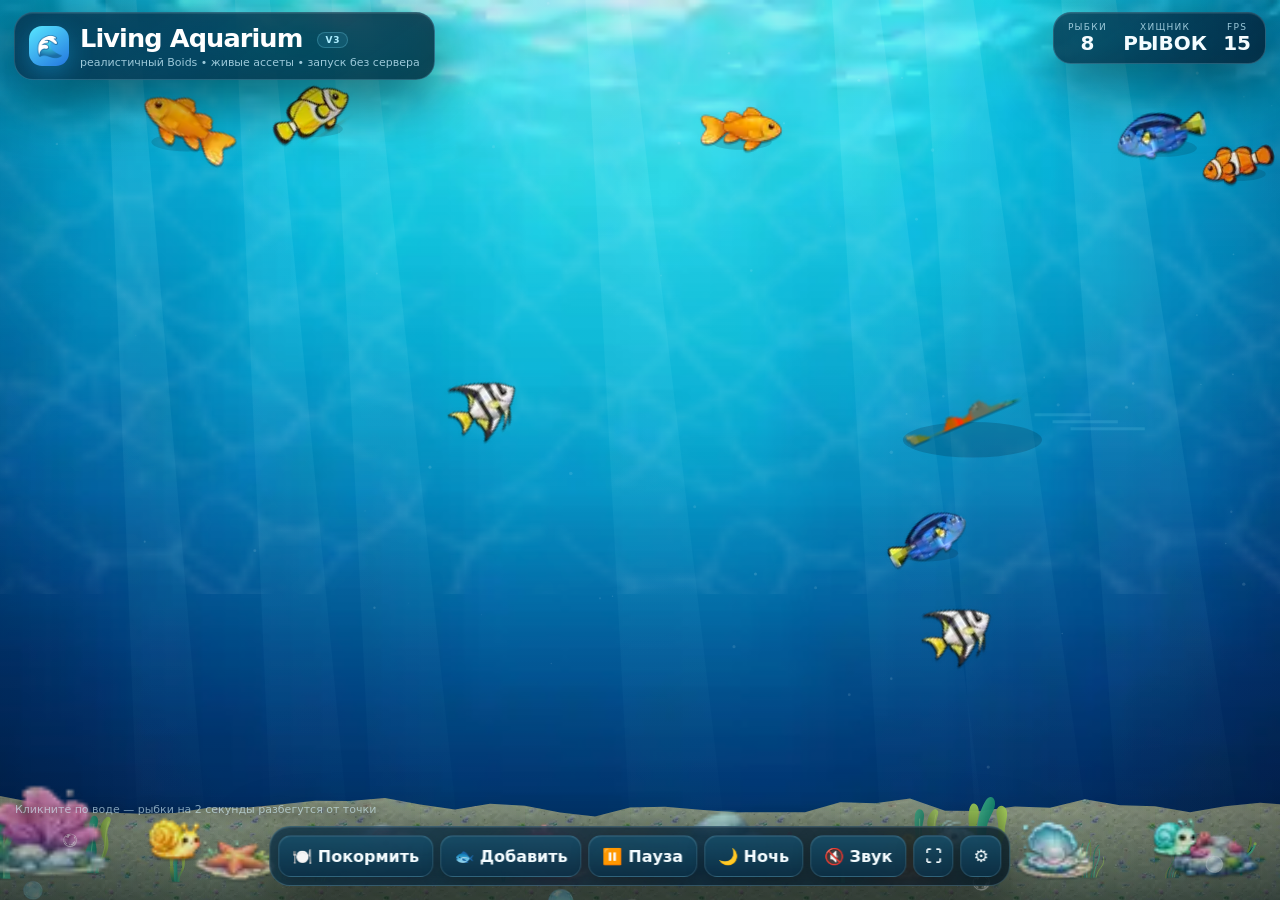
==== index.html @ 8b008622 "Release Living Aquarium V3" ====
<!doctype html>
<html lang="ru">
<head>
<meta charset="utf-8">
<meta name="viewport" content="width=device-width,initial-scale=1,viewport-fit=cover">
<meta name="theme-color" content="#031d35">
<meta name="description" content="Living Aquarium V3 — красивый интерактивный аквариум, который запускается двойным кликом без локального сервера.">
<title>Living Aquarium V3 — Interactive Boids</title>
<link rel="stylesheet" href="styles.css">
</head>
<body>
<canvas id="aquarium" aria-label="Интерактивный симулятор аквариума"></canvas>
<div class="loading" id="loading"><div class="loader-card glass"><span class="loader-fish" id="loaderFish">🐠</span><b id="loaderTitle">Заселяем аквариум</b><span id="loaderMessage">Подготавливаем ассеты…</span><div class="progress"><i id="loaderBar"></i></div><div class="loader-actions"><button id="retryLoad">↻ Повторить</button></div></div></div></div>
<div class="ui">
 <header class="topbar">
  <section class="brand glass"><span class="brand-icon">🌊</span><div><h1>Living Aquarium <span class="version-badge">V3</span></h1><p>реалистичный Boids • живые ассеты • запуск без сервера</p></div></section>
  <section class="stats glass"><div class="stat">Рыбки<b id="fishCount">0</b></div><div class="stat">Хищник<b id="predatorState">охота</b></div><div class="stat">FPS<b id="fps">60</b></div></section>
 </header>
 <div class="toast" id="toast"></div><div class="paused-label glass" id="pausedLabel">⏸️ ПАУЗА</div>
 <aside class="panel glass" id="panel">
  <h2>⚙️ Настройки экосистемы</h2><p class="panel-subtitle">Все параметры автоматически сохраняются в браузере.</p>
  <div class="control"><label>Разделение <output id="sepOut"></output></label><input id="separation" type="range" min="0" max="3" step=".1"></div>
  <div class="control"><label>Выравнивание <output id="aliOut"></output></label><input id="alignment" type="range" min="0" max="3" step=".1"></div>
  <div class="control"><label>Сплочение <output id="cohOut"></output></label><input id="cohesion" type="range" min="0" max="3" step=".1"></div>
  <div class="control"><label>Скорость <output id="speedOut"></output></label><input id="speed" type="range" min=".45" max="1.7" step=".05"></div>
  <div class="control"><label>Пузырьки <output id="bubbleOut"></output></label><input id="bubbleRate" type="range" min=".2" max="2.6" step=".1"></div>
  <div class="control"><label>Громкость <output id="volumeOut"></output></label><input id="volume" type="range" min="0" max="1" step=".05"></div>
  <div class="checks"><label class="check"><input id="sound" type="checkbox"> Звук воды</label><label class="check"><input id="caustics" type="checkbox"> Каустика</label></div>
  <div class="panel-actions"><button id="save">💾 Сохранить</button><button id="reset">↺ Сбросить</button></div><div class="key-help"><kbd>Space</kbd> пауза · <kbd>F</kbd> корм · <kbd>A</kbd> рыбка · <kbd>N</kbd> ночь · <kbd>M</kbd> звук · <kbd>S</kbd> настройки</div>
 </aside>
 <nav class="dock glass" aria-label="Управление аквариумом"><button id="feed">🍽️ Покормить</button><button id="add">🐟 Добавить</button><button id="pause" aria-pressed="false">⏸️ Пауза</button><button id="night" aria-pressed="false">🌙 Ночь</button><button id="soundBtn" aria-pressed="false">🔇 Звук</button><button id="fullscreen" class="icon-only" title="Полный экран" aria-label="Полный экран">⛶</button><button id="settings" class="settings-button" aria-pressed="false" aria-label="Настройки">⚙️</button></nav>
 <div class="hint">Кликните по воде — рыбки на 2 секунды разбегутся от точки</div><div class="local-badge" id="localBadge">✅ Локальный режим: сервер не требуется</div>
</div>
<script src="assets/manifest.js"></script>
<script src="app.js"></script>
</body>
</html>
---- styles.css ----
:root{color-scheme:dark;--glass:rgba(2,20,37,.7);--glass-strong:rgba(3,25,45,.9);--line:rgba(170,235,255,.2);--text:#f4fcff;--muted:#9dc9da;--accent:#68dcff;--danger:#ff7488}*{box-sizing:border-box}html,body{width:100%;height:100%;margin:0;overflow:hidden;background:#020914;font-family:Inter,ui-sans-serif,system-ui,-apple-system,"Segoe UI",sans-serif}button,input{font:inherit}canvas{position:fixed;inset:0;width:100%;height:100%;display:block;touch-action:none;cursor:crosshair}.ui{position:fixed;inset:0;z-index:5;pointer-events:none}.topbar{display:flex;align-items:flex-start;justify-content:space-between;gap:12px;padding:max(12px,env(safe-area-inset-top)) 14px 0}.glass{pointer-events:auto;background:linear-gradient(145deg,rgba(8,45,70,.78),rgba(2,17,34,.75));border:1px solid var(--line);box-shadow:0 18px 60px #0008,inset 0 1px rgba(255,255,255,.08);backdrop-filter:blur(18px) saturate(140%);-webkit-backdrop-filter:blur(18px) saturate(140%)}.brand{display:flex;align-items:center;gap:11px;padding:10px 14px;border-radius:19px}.brand-icon{display:grid;place-items:center;width:40px;height:40px;border-radius:13px;background:linear-gradient(145deg,#58e7ff,#2376df);box-shadow:0 8px 25px #1cb8ff55;font-size:22px}.brand h1{font-size:clamp(17px,2vw,26px);letter-spacing:-.035em;margin:0}.brand p{margin:3px 0 0;color:var(--muted);font-size:11px}.stats{display:flex;gap:16px;padding:9px 14px;border-radius:18px}.stat{text-align:center;color:var(--muted);font-size:9px;text-transform:uppercase;letter-spacing:.14em}.stat b{display:block;margin-top:1px;color:var(--text);font-size:20px;line-height:1.05;letter-spacing:0}.dock{position:absolute;left:50%;bottom:max(14px,env(safe-area-inset-bottom));transform:translateX(-50%);display:flex;gap:7px;max-width:calc(100vw - 20px);padding:8px;border-radius:21px;overflow-x:auto;scrollbar-width:none;pointer-events:auto}.dock::-webkit-scrollbar{display:none}.dock button,.panel button{border:1px solid rgba(180,237,255,.16);border-radius:13px;background:linear-gradient(180deg,rgba(23,78,105,.88),rgba(11,48,71,.86));box-shadow:inset 0 1px rgba(255,255,255,.08),0 6px 18px #0004;color:var(--text);font-weight:750;padding:10px 13px;white-space:nowrap;cursor:pointer;transition:transform .18s,background .18s,border-color .18s}.dock button:hover,.panel button:hover{transform:translateY(-2px);border-color:rgba(170,235,255,.38);background:linear-gradient(180deg,rgba(33,104,137,.94),rgba(15,63,91,.94))}.dock button:active,.panel button:active{transform:translateY(0) scale(.97)}.dock button[aria-pressed=true]{background:linear-gradient(180deg,#1f91bd,#155d83);border-color:#8ce9ff77}.settings-button{font-size:17px;padding-inline:12px!important}.panel{position:absolute;right:14px;top:100px;width:min(320px,calc(100vw - 28px));max-height:calc(100vh - 190px);overflow:auto;padding:15px;border-radius:21px;pointer-events:auto;opacity:0;transform:translateX(calc(100% + 28px)) scale(.98);transition:opacity .25s,transform .25s}.panel.open{opacity:1;transform:none}.panel h2{margin:0 0 4px;font-size:16px}.panel-subtitle{margin:0 0 13px;color:var(--muted);font-size:11px}.control{margin:11px 0}.control label{display:flex;justify-content:space-between;gap:12px;margin-bottom:5px;color:var(--muted);font-size:12px}.control output{color:var(--text);font-variant-numeric:tabular-nums}.control input[type=range]{display:block;width:100%;accent-color:var(--accent)}.checks{display:grid;grid-template-columns:1fr 1fr;gap:8px;margin-top:11px}.check{display:flex;align-items:center;gap:7px;color:var(--muted);font-size:12px}.panel-actions{display:flex;gap:8px;margin-top:14px}.panel-actions button{flex:1;padding:9px 10px;font-size:12px}.toast{position:absolute;left:50%;top:92px;max-width:min(520px,calc(100vw - 30px));padding:9px 14px;border:1px solid var(--line);border-radius:999px;background:var(--glass-strong);box-shadow:0 12px 35px #0008;color:var(--text);font-size:12px;text-align:center;opacity:0;transform:translate(-50%,-10px);transition:.22s;pointer-events:none}.toast.show{opacity:1;transform:translate(-50%,0)}.hint{position:absolute;left:15px;bottom:84px;color:#d7f5ff99;font-size:11px;text-shadow:0 2px 12px #000}.loading{position:fixed;inset:0;z-index:20;display:grid;place-items:center;background:radial-gradient(circle at 50% 35%,#0b5570,#02101f 62%,#010711);transition:opacity .5s,visibility .5s}.loading.done{opacity:0;visibility:hidden}.loader-card{text-align:center;padding:24px 30px;border-radius:24px}.loader-fish{display:block;font-size:46px;animation:swim 1.6s ease-in-out infinite}.loader-card b{display:block;margin-top:8px;font-size:18px}.loader-card span{display:block;margin-top:4px;color:var(--muted);font-size:12px}.progress{width:210px;height:5px;margin-top:16px;overflow:hidden;border-radius:999px;background:#ffffff18}.progress i{display:block;width:35%;height:100%;border-radius:inherit;background:linear-gradient(90deg,#42d9ff,#a4f4ff);animation:progress 1.2s ease-in-out infinite}@keyframes swim{50%{transform:translateX(18px) rotate(3deg)}}@keyframes progress{0%{transform:translateX(-120%)}100%{transform:translateX(330%)}}@media(max-width:700px){.topbar{padding-inline:9px}.brand{padding:8px 10px}.brand-icon{width:34px;height:34px;font-size:18px}.brand p{display:none}.brand h1{font-size:16px}.stats{gap:8px;padding:8px 9px}.stat{font-size:7px}.stat b{font-size:16px}.dock{left:10px;right:10px;transform:none;justify-content:flex-start}.dock button{padding:9px 11px;font-size:12px}.panel{top:76px;right:9px;max-height:calc(100vh - 150px)}.hint{display:none}.toast{top:72px}}@media(max-height:560px){.brand p,.hint{display:none}.panel{top:72px;max-height:calc(100vh - 140px)}}@media(prefers-reduced-motion:reduce){*{animation:none!important;transition:none!important}}

.version-badge{display:inline-flex;align-items:center;margin-left:7px;padding:2px 7px;border:1px solid rgba(133,232,255,.24);border-radius:999px;background:rgba(88,207,255,.1);color:#aeeeff;font-size:9px;font-weight:800;letter-spacing:.08em;vertical-align:middle}.local-badge{position:absolute;right:14px;bottom:82px;padding:7px 10px;border:1px solid rgba(137,235,255,.18);border-radius:12px;background:rgba(3,25,45,.78);color:#a9d9e8;font-size:10px;box-shadow:0 8px 25px #0005;opacity:0;transform:translateY(8px);transition:.25s}.local-badge.show{opacity:1;transform:none}.loading.error .progress{display:none}.loading.error .loader-fish{animation:none}.loader-actions{display:none;gap:8px;justify-content:center;margin-top:16px}.loading.error .loader-actions{display:flex}.loader-actions button{border:1px solid rgba(180,237,255,.22);border-radius:11px;background:rgba(20,73,99,.92);color:#f4fcff;padding:9px 12px;font-weight:750;cursor:pointer}.loader-actions button:hover{background:rgba(30,102,132,.96)}.progress i{transition:width .18s ease,transform .18s ease;animation:none;transform:none;width:0}.paused-label{position:absolute;left:50%;top:50%;transform:translate(-50%,-50%) scale(.95);padding:13px 18px;border:1px solid rgba(180,237,255,.2);border-radius:16px;background:rgba(2,17,34,.75);box-shadow:0 18px 55px #0008;color:#f4fcff;font-weight:800;letter-spacing:.04em;opacity:0;transition:.2s;pointer-events:none}.paused-label.show{opacity:1;transform:translate(-50%,-50%) scale(1)}.key-help{margin-top:12px;padding-top:10px;border-top:1px solid rgba(180,237,255,.12);color:var(--muted);font-size:10px;line-height:1.55}.key-help kbd{display:inline-block;min-width:20px;padding:1px 5px;border:1px solid rgba(180,237,255,.18);border-radius:5px;background:rgba(255,255,255,.06);color:var(--text);text-align:center;font-size:9px}.dock button.icon-only{font-size:16px;padding-inline:11px}.loading .loader-card{max-width:min(420px,calc(100vw - 30px))}@media(max-width:700px){.local-badge{display:none}.dock button.icon-only{padding-inline:10px}.version-badge{font-size:8px}}
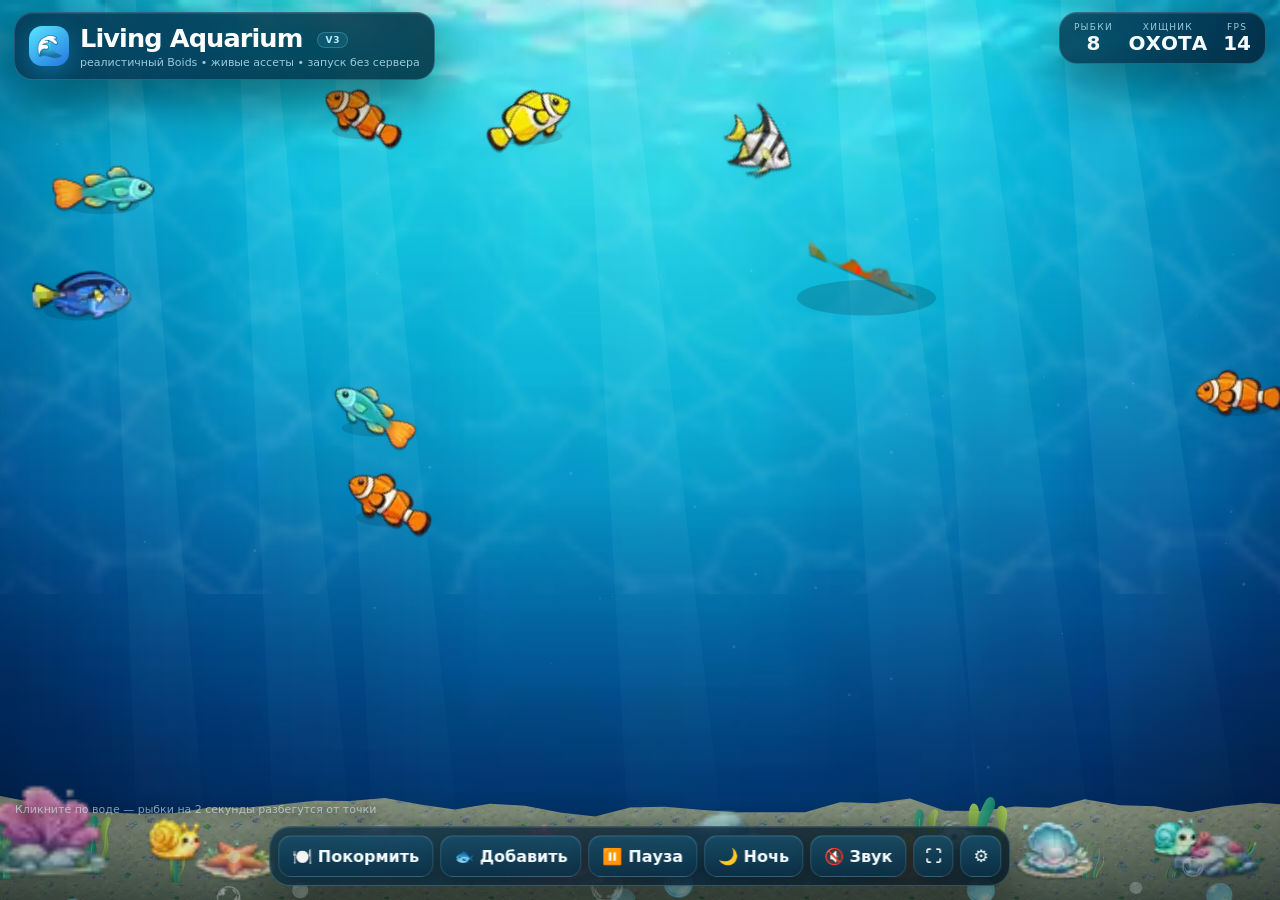
==== commit 03a42df1: "Fix V3 loading overlay markup" ====
--- a/index.html
+++ b/index.html
@@ -10,13 +10,22 @@
 </head>
 <body>
 <canvas id="aquarium" aria-label="Интерактивный симулятор аквариума"></canvas>
-<div class="loading" id="loading"><div class="loader-card glass"><span class="loader-fish" id="loaderFish">🐠</span><b id="loaderTitle">Заселяем аквариум</b><span id="loaderMessage">Подготавливаем ассеты…</span><div class="progress"><i id="loaderBar"></i></div><div class="loader-actions"><button id="retryLoad">↻ Повторить</button></div></div></div></div>
+<div class="loading" id="loading">
+ <div class="loader-card glass">
+  <span class="loader-fish" id="loaderFish">🐠</span>
+  <b id="loaderTitle">Заселяем аквариум</b>
+  <span id="loaderMessage">Подготавливаем ассеты…</span>
+  <div class="progress"><i id="loaderBar"></i></div>
+  <div class="loader-actions"><button id="retryLoad">↻ Повторить</button></div>
+ </div>
+</div>
 <div class="ui">
  <header class="topbar">
   <section class="brand glass"><span class="brand-icon">🌊</span><div><h1>Living Aquarium <span class="version-badge">V3</span></h1><p>реалистичный Boids • живые ассеты • запуск без сервера</p></div></section>
   <section class="stats glass"><div class="stat">Рыбки<b id="fishCount">0</b></div><div class="stat">Хищник<b id="predatorState">охота</b></div><div class="stat">FPS<b id="fps">60</b></div></section>
  </header>
- <div class="toast" id="toast"></div><div class="paused-label glass" id="pausedLabel">⏸️ ПАУЗА</div>
+ <div class="toast" id="toast"></div>
+ <div class="paused-label glass" id="pausedLabel">⏸️ ПАУЗА</div>
  <aside class="panel glass" id="panel">
   <h2>⚙️ Настройки экосистемы</h2><p class="panel-subtitle">Все параметры автоматически сохраняются в браузере.</p>
   <div class="control"><label>Разделение <output id="sepOut"></output></label><input id="separation" type="range" min="0" max="3" step=".1"></div>
@@ -26,10 +35,14 @@
   <div class="control"><label>Пузырьки <output id="bubbleOut"></output></label><input id="bubbleRate" type="range" min=".2" max="2.6" step=".1"></div>
   <div class="control"><label>Громкость <output id="volumeOut"></output></label><input id="volume" type="range" min="0" max="1" step=".05"></div>
   <div class="checks"><label class="check"><input id="sound" type="checkbox"> Звук воды</label><label class="check"><input id="caustics" type="checkbox"> Каустика</label></div>
-  <div class="panel-actions"><button id="save">💾 Сохранить</button><button id="reset">↺ Сбросить</button></div><div class="key-help"><kbd>Space</kbd> пауза · <kbd>F</kbd> корм · <kbd>A</kbd> рыбка · <kbd>N</kbd> ночь · <kbd>M</kbd> звук · <kbd>S</kbd> настройки</div>
+  <div class="panel-actions"><button id="save">💾 Сохранить</button><button id="reset">↺ Сбросить</button></div>
+  <div class="key-help"><kbd>Space</kbd> пауза · <kbd>F</kbd> корм · <kbd>A</kbd> рыбка · <kbd>N</kbd> ночь · <kbd>M</kbd> звук · <kbd>S</kbd> настройки</div>
  </aside>
- <nav class="dock glass" aria-label="Управление аквариумом"><button id="feed">🍽️ Покормить</button><button id="add">🐟 Добавить</button><button id="pause" aria-pressed="false">⏸️ Пауза</button><button id="night" aria-pressed="false">🌙 Ночь</button><button id="soundBtn" aria-pressed="false">🔇 Звук</button><button id="fullscreen" class="icon-only" title="Полный экран" aria-label="Полный экран">⛶</button><button id="settings" class="settings-button" aria-pressed="false" aria-label="Настройки">⚙️</button></nav>
- <div class="hint">Кликните по воде — рыбки на 2 секунды разбегутся от точки</div><div class="local-badge" id="localBadge">✅ Локальный режим: сервер не требуется</div>
+ <nav class="dock glass" aria-label="Управление аквариумом">
+  <button id="feed">🍽️ Покормить</button><button id="add">🐟 Добавить</button><button id="pause" aria-pressed="false">⏸️ Пауза</button><button id="night" aria-pressed="false">🌙 Ночь</button><button id="soundBtn" aria-pressed="false">🔇 Звук</button><button id="fullscreen" class="icon-only" title="Полный экран" aria-label="Полный экран">⛶</button><button id="settings" class="settings-button" aria-pressed="false" aria-label="Настройки">⚙️</button>
+ </nav>
+ <div class="hint">Кликните по воде — рыбки на 2 секунды разбегутся от точки</div>
+ <div class="local-badge" id="localBadge">✅ Локальный режим: сервер не требуется</div>
 </div>
 <script src="assets/manifest.js"></script>
 <script src="app.js"></script>
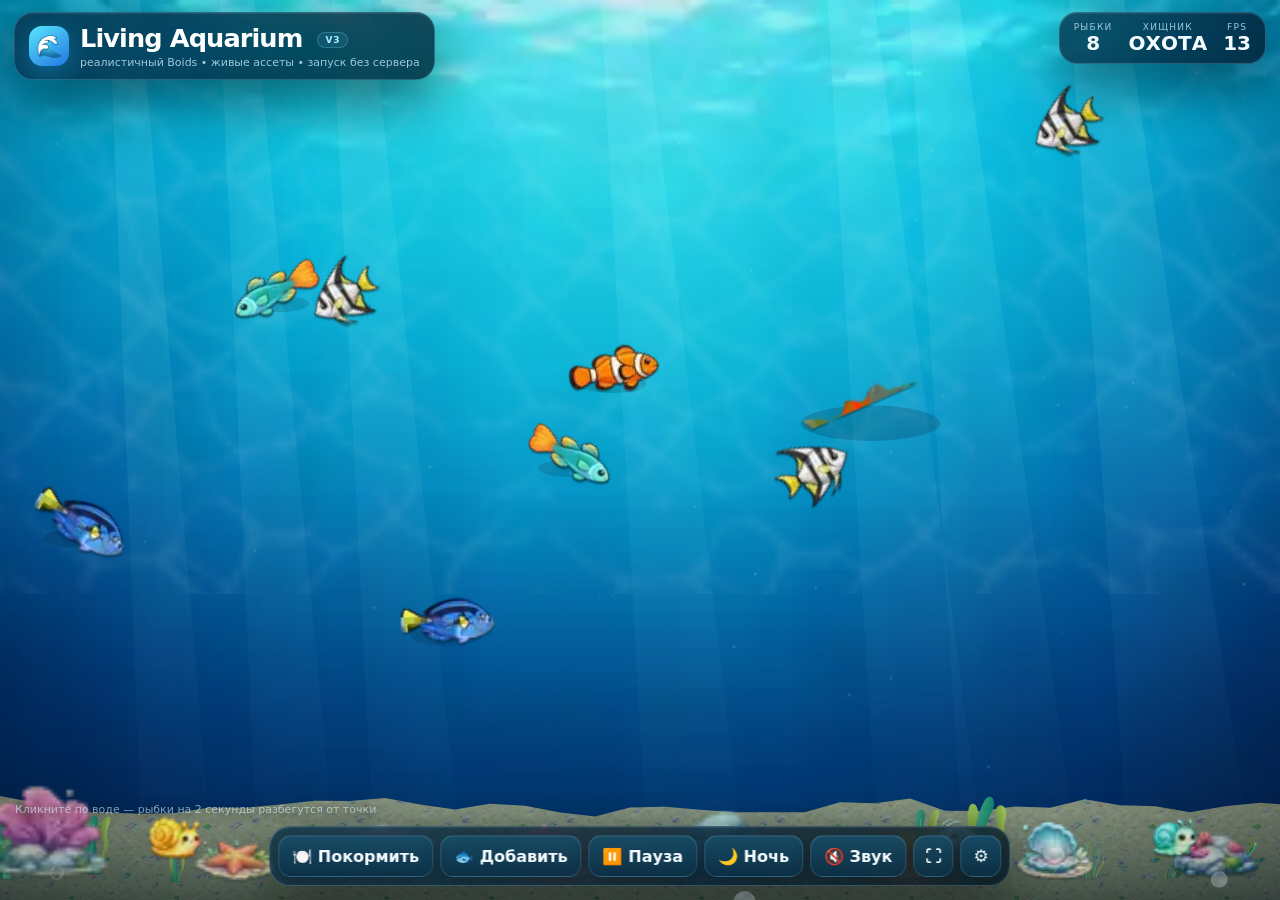
==== commit b94aae5f: "Release Living Aquarium V3" ====
--- a/index.html
+++ b/index.html
@@ -10,22 +10,13 @@
 </head>
 <body>
 <canvas id="aquarium" aria-label="Интерактивный симулятор аквариума"></canvas>
-<div class="loading" id="loading">
- <div class="loader-card glass">
-  <span class="loader-fish" id="loaderFish">🐠</span>
-  <b id="loaderTitle">Заселяем аквариум</b>
-  <span id="loaderMessage">Подготавливаем ассеты…</span>
-  <div class="progress"><i id="loaderBar"></i></div>
-  <div class="loader-actions"><button id="retryLoad">↻ Повторить</button></div>
- </div>
-</div>
+<div class="loading" id="loading"><div class="loader-card glass"><span class="loader-fish" id="loaderFish">🐠</span><b id="loaderTitle">Заселяем аквариум</b><span id="loaderMessage">Подготавливаем ассеты…</span><div class="progress"><i id="loaderBar"></i></div><div class="loader-actions"><button id="retryLoad">↻ Повторить</button></div></div></div></div>
 <div class="ui">
  <header class="topbar">
   <section class="brand glass"><span class="brand-icon">🌊</span><div><h1>Living Aquarium <span class="version-badge">V3</span></h1><p>реалистичный Boids • живые ассеты • запуск без сервера</p></div></section>
   <section class="stats glass"><div class="stat">Рыбки<b id="fishCount">0</b></div><div class="stat">Хищник<b id="predatorState">охота</b></div><div class="stat">FPS<b id="fps">60</b></div></section>
  </header>
- <div class="toast" id="toast"></div>
- <div class="paused-label glass" id="pausedLabel">⏸️ ПАУЗА</div>
+ <div class="toast" id="toast"></div><div class="paused-label glass" id="pausedLabel">⏸️ ПАУЗА</div>
  <aside class="panel glass" id="panel">
   <h2>⚙️ Настройки экосистемы</h2><p class="panel-subtitle">Все параметры автоматически сохраняются в браузере.</p>
   <div class="control"><label>Разделение <output id="sepOut"></output></label><input id="separation" type="range" min="0" max="3" step=".1"></div>
@@ -35,14 +26,10 @@
   <div class="control"><label>Пузырьки <output id="bubbleOut"></output></label><input id="bubbleRate" type="range" min=".2" max="2.6" step=".1"></div>
   <div class="control"><label>Громкость <output id="volumeOut"></output></label><input id="volume" type="range" min="0" max="1" step=".05"></div>
   <div class="checks"><label class="check"><input id="sound" type="checkbox"> Звук воды</label><label class="check"><input id="caustics" type="checkbox"> Каустика</label></div>
-  <div class="panel-actions"><button id="save">💾 Сохранить</button><button id="reset">↺ Сбросить</button></div>
-  <div class="key-help"><kbd>Space</kbd> пауза · <kbd>F</kbd> корм · <kbd>A</kbd> рыбка · <kbd>N</kbd> ночь · <kbd>M</kbd> звук · <kbd>S</kbd> настройки</div>
+  <div class="panel-actions"><button id="save">💾 Сохранить</button><button id="reset">↺ Сбросить</button></div><div class="key-help"><kbd>Space</kbd> пауза · <kbd>F</kbd> корм · <kbd>A</kbd> рыбка · <kbd>N</kbd> ночь · <kbd>M</kbd> звук · <kbd>S</kbd> настройки</div>
  </aside>
- <nav class="dock glass" aria-label="Управление аквариумом">
-  <button id="feed">🍽️ Покормить</button><button id="add">🐟 Добавить</button><button id="pause" aria-pressed="false">⏸️ Пауза</button><button id="night" aria-pressed="false">🌙 Ночь</button><button id="soundBtn" aria-pressed="false">🔇 Звук</button><button id="fullscreen" class="icon-only" title="Полный экран" aria-label="Полный экран">⛶</button><button id="settings" class="settings-button" aria-pressed="false" aria-label="Настройки">⚙️</button>
- </nav>
- <div class="hint">Кликните по воде — рыбки на 2 секунды разбегутся от точки</div>
- <div class="local-badge" id="localBadge">✅ Локальный режим: сервер не требуется</div>
+ <nav class="dock glass" aria-label="Управление аквариумом"><button id="feed">🍽️ Покормить</button><button id="add">🐟 Добавить</button><button id="pause" aria-pressed="false">⏸️ Пауза</button><button id="night" aria-pressed="false">🌙 Ночь</button><button id="soundBtn" aria-pressed="false">🔇 Звук</button><button id="fullscreen" class="icon-only" title="Полный экран" aria-label="Полный экран">⛶</button><button id="settings" class="settings-button" aria-pressed="false" aria-label="Настройки">⚙️</button></nav>
+ <div class="hint">Кликните по воде — рыбки на 2 секунды разбегутся от точки</div><div class="local-badge" id="localBadge">✅ Локальный режим: сервер не требуется</div>
 </div>
 <script src="assets/manifest.js"></script>
 <script src="app.js"></script>
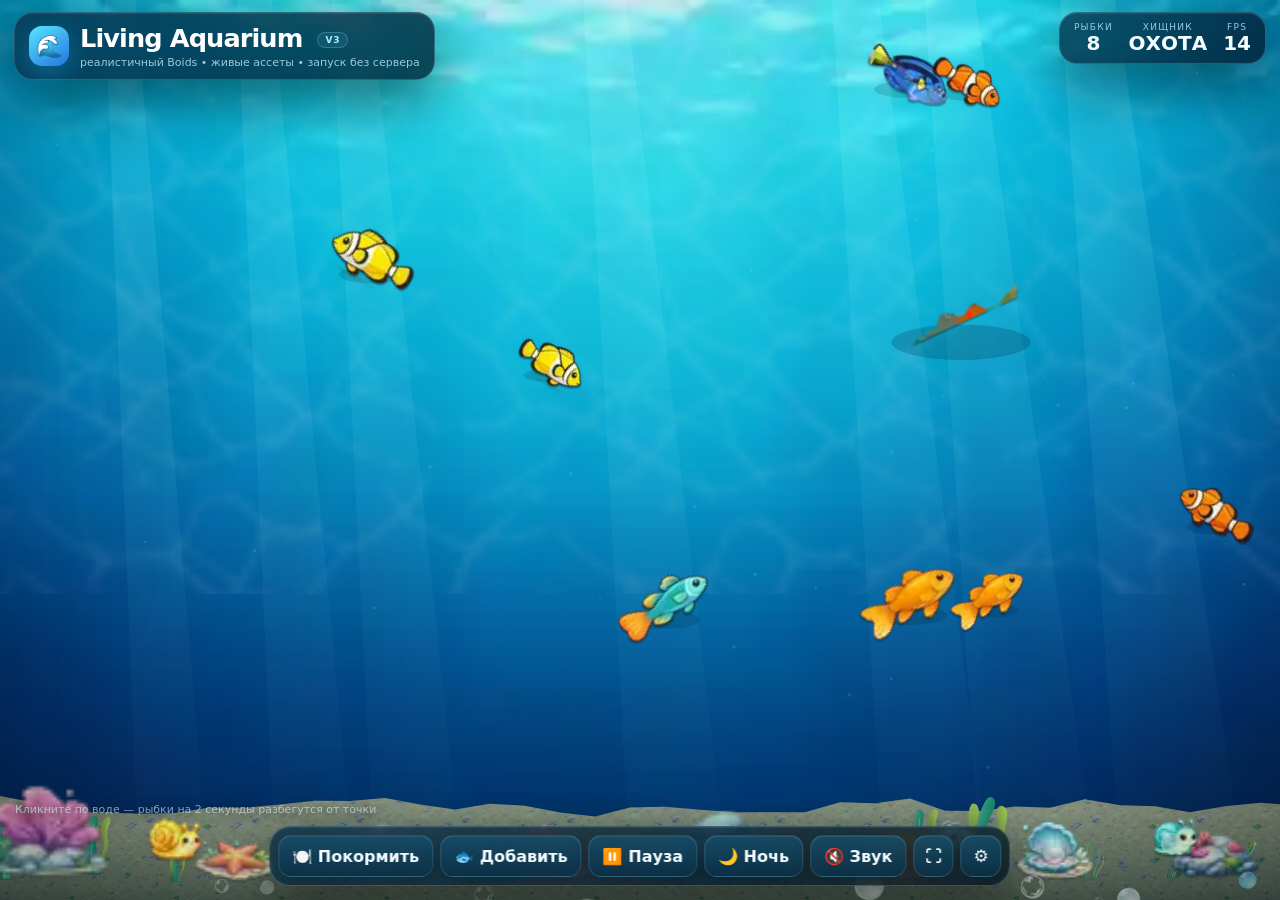
==== commit e018627f: "Fix final V3 loading overlay markup" ====
--- a/index.html
+++ b/index.html
@@ -10,13 +10,22 @@
 </head>
 <body>
 <canvas id="aquarium" aria-label="Интерактивный симулятор аквариума"></canvas>
-<div class="loading" id="loading"><div class="loader-card glass"><span class="loader-fish" id="loaderFish">🐠</span><b id="loaderTitle">Заселяем аквариум</b><span id="loaderMessage">Подготавливаем ассеты…</span><div class="progress"><i id="loaderBar"></i></div><div class="loader-actions"><button id="retryLoad">↻ Повторить</button></div></div></div></div>
+<div class="loading" id="loading">
+ <div class="loader-card glass">
+  <span class="loader-fish" id="loaderFish">🐠</span>
+  <b id="loaderTitle">Заселяем аквариум</b>
+  <span id="loaderMessage">Подготавливаем ассеты…</span>
+  <div class="progress"><i id="loaderBar"></i></div>
+  <div class="loader-actions"><button id="retryLoad">↻ Повторить</button></div>
+ </div>
+</div>
 <div class="ui">
  <header class="topbar">
   <section class="brand glass"><span class="brand-icon">🌊</span><div><h1>Living Aquarium <span class="version-badge">V3</span></h1><p>реалистичный Boids • живые ассеты • запуск без сервера</p></div></section>
   <section class="stats glass"><div class="stat">Рыбки<b id="fishCount">0</b></div><div class="stat">Хищник<b id="predatorState">охота</b></div><div class="stat">FPS<b id="fps">60</b></div></section>
  </header>
- <div class="toast" id="toast"></div><div class="paused-label glass" id="pausedLabel">⏸️ ПАУЗА</div>
+ <div class="toast" id="toast"></div>
+ <div class="paused-label glass" id="pausedLabel">⏸️ ПАУЗА</div>
  <aside class="panel glass" id="panel">
   <h2>⚙️ Настройки экосистемы</h2><p class="panel-subtitle">Все параметры автоматически сохраняются в браузере.</p>
   <div class="control"><label>Разделение <output id="sepOut"></output></label><input id="separation" type="range" min="0" max="3" step=".1"></div>
@@ -26,10 +35,14 @@
   <div class="control"><label>Пузырьки <output id="bubbleOut"></output></label><input id="bubbleRate" type="range" min=".2" max="2.6" step=".1"></div>
   <div class="control"><label>Громкость <output id="volumeOut"></output></label><input id="volume" type="range" min="0" max="1" step=".05"></div>
   <div class="checks"><label class="check"><input id="sound" type="checkbox"> Звук воды</label><label class="check"><input id="caustics" type="checkbox"> Каустика</label></div>
-  <div class="panel-actions"><button id="save">💾 Сохранить</button><button id="reset">↺ Сбросить</button></div><div class="key-help"><kbd>Space</kbd> пауза · <kbd>F</kbd> корм · <kbd>A</kbd> рыбка · <kbd>N</kbd> ночь · <kbd>M</kbd> звук · <kbd>S</kbd> настройки</div>
+  <div class="panel-actions"><button id="save">💾 Сохранить</button><button id="reset">↺ Сбросить</button></div>
+  <div class="key-help"><kbd>Space</kbd> пауза · <kbd>F</kbd> корм · <kbd>A</kbd> рыбка · <kbd>N</kbd> ночь · <kbd>M</kbd> звук · <kbd>S</kbd> настройки</div>
  </aside>
- <nav class="dock glass" aria-label="Управление аквариумом"><button id="feed">🍽️ Покормить</button><button id="add">🐟 Добавить</button><button id="pause" aria-pressed="false">⏸️ Пауза</button><button id="night" aria-pressed="false">🌙 Ночь</button><button id="soundBtn" aria-pressed="false">🔇 Звук</button><button id="fullscreen" class="icon-only" title="Полный экран" aria-label="Полный экран">⛶</button><button id="settings" class="settings-button" aria-pressed="false" aria-label="Настройки">⚙️</button></nav>
- <div class="hint">Кликните по воде — рыбки на 2 секунды разбегутся от точки</div><div class="local-badge" id="localBadge">✅ Локальный режим: сервер не требуется</div>
+ <nav class="dock glass" aria-label="Управление аквариумом">
+  <button id="feed">🍽️ Покормить</button><button id="add">🐟 Добавить</button><button id="pause" aria-pressed="false">⏸️ Пауза</button><button id="night" aria-pressed="false">🌙 Ночь</button><button id="soundBtn" aria-pressed="false">🔇 Звук</button><button id="fullscreen" class="icon-only" title="Полный экран" aria-label="Полный экран">⛶</button><button id="settings" class="settings-button" aria-pressed="false" aria-label="Настройки">⚙️</button>
+ </nav>
+ <div class="hint">Кликните по воде — рыбки на 2 секунды разбегутся от точки</div>
+ <div class="local-badge" id="localBadge">✅ Локальный режим: сервер не требуется</div>
 </div>
 <script src="assets/manifest.js"></script>
 <script src="app.js"></script>
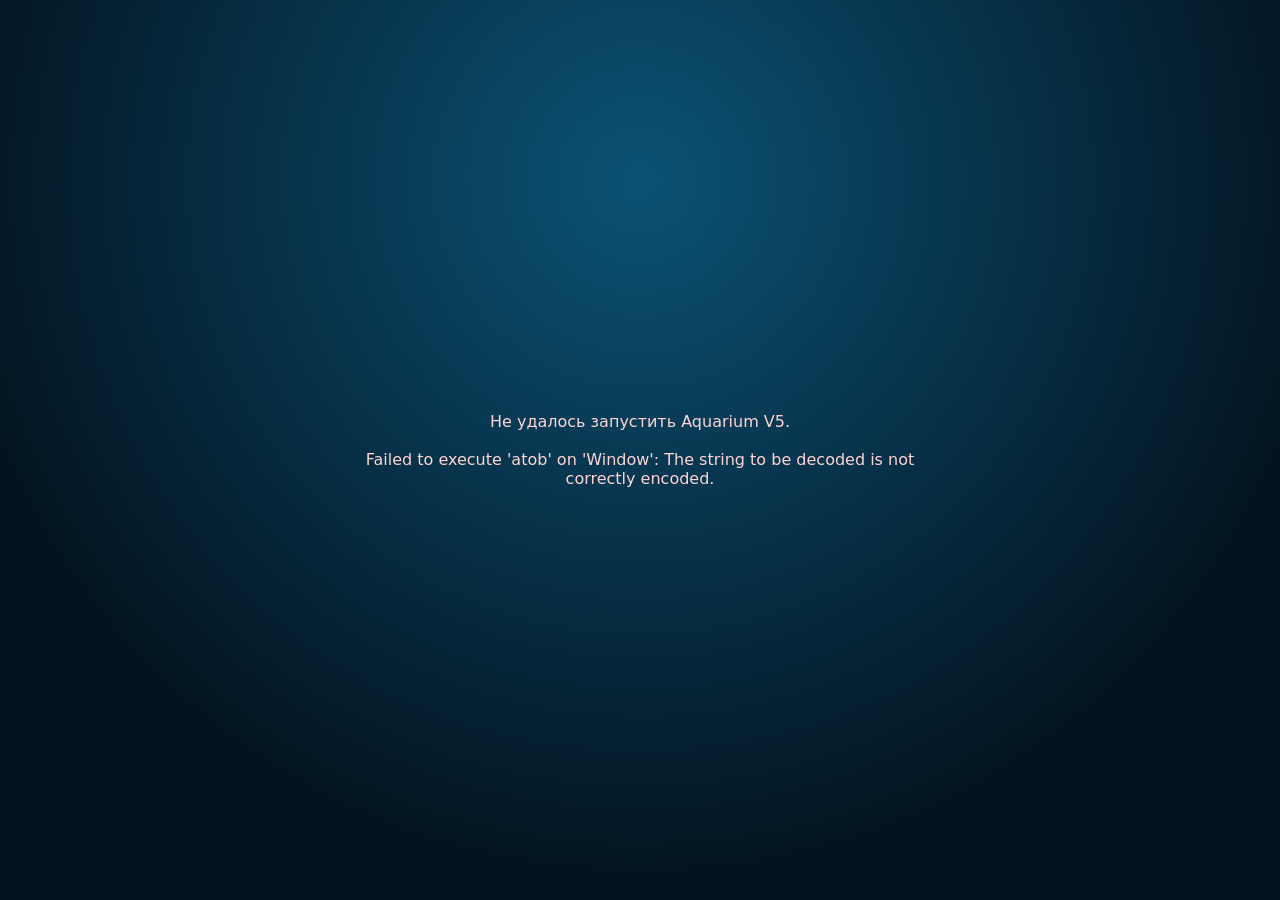
==== commit 0f2b0651: "Release Living Aquarium V5 Evolution" ====
--- a/index.html
+++ b/index.html
@@ -1,50 +1,26 @@
 <!doctype html>
 <html lang="ru">
 <head>
-<meta charset="utf-8">
-<meta name="viewport" content="width=device-width,initial-scale=1,viewport-fit=cover">
-<meta name="theme-color" content="#031d35">
-<meta name="description" content="Living Aquarium V3 — красивый интерактивный аквариум, который запускается двойным кликом без локального сервера.">
-<title>Living Aquarium V3 — Interactive Boids</title>
-<link rel="stylesheet" href="styles.css">
+  <meta charset="utf-8">
+  <meta name="viewport" content="width=device-width,initial-scale=1,viewport-fit=cover">
+  <meta name="theme-color" content="#061d32">
+  <title>Living Aquarium V5 Evolution</title>
+  <style>
+    *{box-sizing:border-box}html,body{height:100%;margin:0}body{display:grid;place-items:center;background:radial-gradient(circle at 50% 20%,#0b5274,#031421 72%);color:#eafcff;font-family:system-ui,sans-serif}main{text-align:center;padding:32px}.fish{font-size:64px;animation:swim 1.5s ease-in-out infinite alternate}.bar{width:min(340px,76vw);height:8px;margin:22px auto;border-radius:99px;background:#ffffff1c;overflow:hidden}.bar:after{content:"";display:block;height:100%;width:45%;border-radius:inherit;background:#58d9ff;animation:load 1.1s ease-in-out infinite alternate}.error{max-width:680px;white-space:pre-wrap;color:#ffd4d4}@keyframes swim{to{transform:translateX(36px)}}@keyframes load{to{transform:translateX(125%)}}
+  </style>
 </head>
 <body>
-<canvas id="aquarium" aria-label="Интерактивный симулятор аквариума"></canvas>
-<div class="loading" id="loading">
- <div class="loader-card glass">
-  <span class="loader-fish" id="loaderFish">🐠</span>
-  <b id="loaderTitle">Заселяем аквариум</b>
-  <span id="loaderMessage">Подготавливаем ассеты…</span>
-  <div class="progress"><i id="loaderBar"></i></div>
-  <div class="loader-actions"><button id="retryLoad">↻ Повторить</button></div>
- </div>
-</div>
-<div class="ui">
- <header class="topbar">
-  <section class="brand glass"><span class="brand-icon">🌊</span><div><h1>Living Aquarium <span class="version-badge">V3</span></h1><p>реалистичный Boids • живые ассеты • запуск без сервера</p></div></section>
-  <section class="stats glass"><div class="stat">Рыбки<b id="fishCount">0</b></div><div class="stat">Хищник<b id="predatorState">охота</b></div><div class="stat">FPS<b id="fps">60</b></div></section>
- </header>
- <div class="toast" id="toast"></div>
- <div class="paused-label glass" id="pausedLabel">⏸️ ПАУЗА</div>
- <aside class="panel glass" id="panel">
-  <h2>⚙️ Настройки экосистемы</h2><p class="panel-subtitle">Все параметры автоматически сохраняются в браузере.</p>
-  <div class="control"><label>Разделение <output id="sepOut"></output></label><input id="separation" type="range" min="0" max="3" step=".1"></div>
-  <div class="control"><label>Выравнивание <output id="aliOut"></output></label><input id="alignment" type="range" min="0" max="3" step=".1"></div>
-  <div class="control"><label>Сплочение <output id="cohOut"></output></label><input id="cohesion" type="range" min="0" max="3" step=".1"></div>
-  <div class="control"><label>Скорость <output id="speedOut"></output></label><input id="speed" type="range" min=".45" max="1.7" step=".05"></div>
-  <div class="control"><label>Пузырьки <output id="bubbleOut"></output></label><input id="bubbleRate" type="range" min=".2" max="2.6" step=".1"></div>
-  <div class="control"><label>Громкость <output id="volumeOut"></output></label><input id="volume" type="range" min="0" max="1" step=".05"></div>
-  <div class="checks"><label class="check"><input id="sound" type="checkbox"> Звук воды</label><label class="check"><input id="caustics" type="checkbox"> Каустика</label></div>
-  <div class="panel-actions"><button id="save">💾 Сохранить</button><button id="reset">↺ Сбросить</button></div>
-  <div class="key-help"><kbd>Space</kbd> пауза · <kbd>F</kbd> корм · <kbd>A</kbd> рыбка · <kbd>N</kbd> ночь · <kbd>M</kbd> звук · <kbd>S</kbd> настройки</div>
- </aside>
- <nav class="dock glass" aria-label="Управление аквариумом">
-  <button id="feed">🍽️ Покормить</button><button id="add">🐟 Добавить</button><button id="pause" aria-pressed="false">⏸️ Пауза</button><button id="night" aria-pressed="false">🌙 Ночь</button><button id="soundBtn" aria-pressed="false">🔇 Звук</button><button id="fullscreen" class="icon-only" title="Полный экран" aria-label="Полный экран">⛶</button><button id="settings" class="settings-button" aria-pressed="false" aria-label="Настройки">⚙️</button>
- </nav>
- <div class="hint">Кликните по воде — рыбки на 2 секунды разбегутся от точки</div>
- <div class="local-badge" id="localBadge">✅ Локальный режим: сервер не требуется</div>
-</div>
-<script src="assets/manifest.js"></script>
-<script src="app.js"></script>
+  <main id="runtime-status" role="status" aria-live="polite">
+    <div class="fish">🐠</div>
+    <h1>Living Aquarium V5 Evolution</h1>
+    <p>Подготавливаем живую экосистему…</p>
+    <div class="bar"></div>
+  </main>
+  <script>window.__AQ_PAYLOAD=[];</script>
+  <script src="runtime/chunk-00.js"></script>
+  <script src="runtime/chunk-01.js"></script>
+  <script src="runtime/chunk-02.js"></script>
+  <script src="runtime/chunk-03.js"></script>
+  <script src="bootstrap.js"></script>
 </body>
 </html>
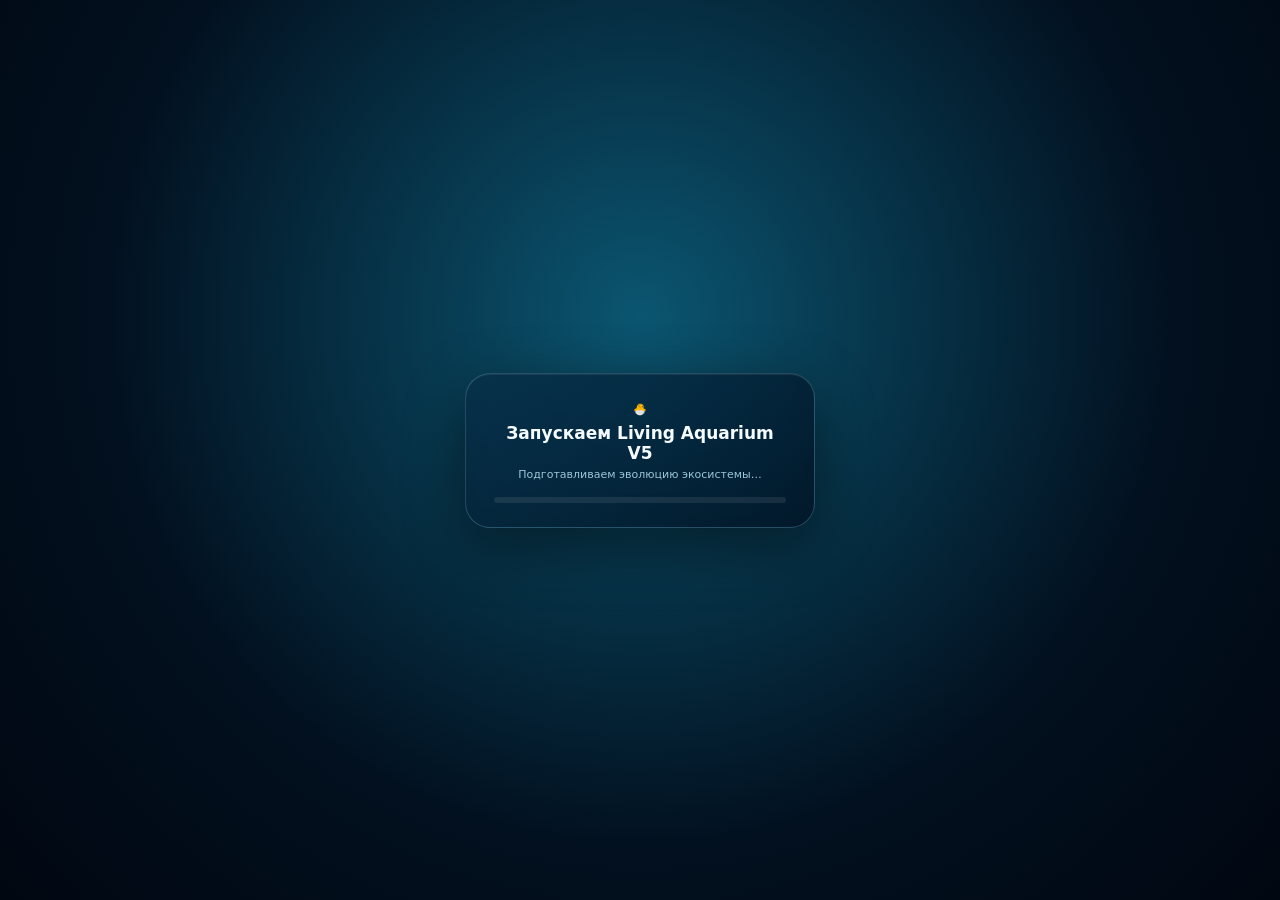
==== commit 9a196996: "Fix V5 runtime payload integrity" ====
--- a/index.html
+++ b/index.html
@@ -18,7 +18,14 @@
   </main>
   <script>window.__AQ_PAYLOAD=[];</script>
   <script src="runtime/chunk-00.js"></script>
-  <script src="runtime/chunk-01.js"></script>
+  <script src="runtime/chunk-01a.js"></script>
+  <script src="runtime/chunk-01b.js"></script>
+  <script src="runtime/chunk-01c.js"></script>
+  <script src="runtime/chunk-01d.js"></script>
+  <script src="runtime/chunk-01e.js"></script>
+  <script src="runtime/chunk-01f.js"></script>
+  <script src="runtime/chunk-01g.js"></script>
+  <script src="runtime/chunk-01h.js"></script>
   <script src="runtime/chunk-02.js"></script>
   <script src="runtime/chunk-03.js"></script>
   <script src="bootstrap.js"></script>
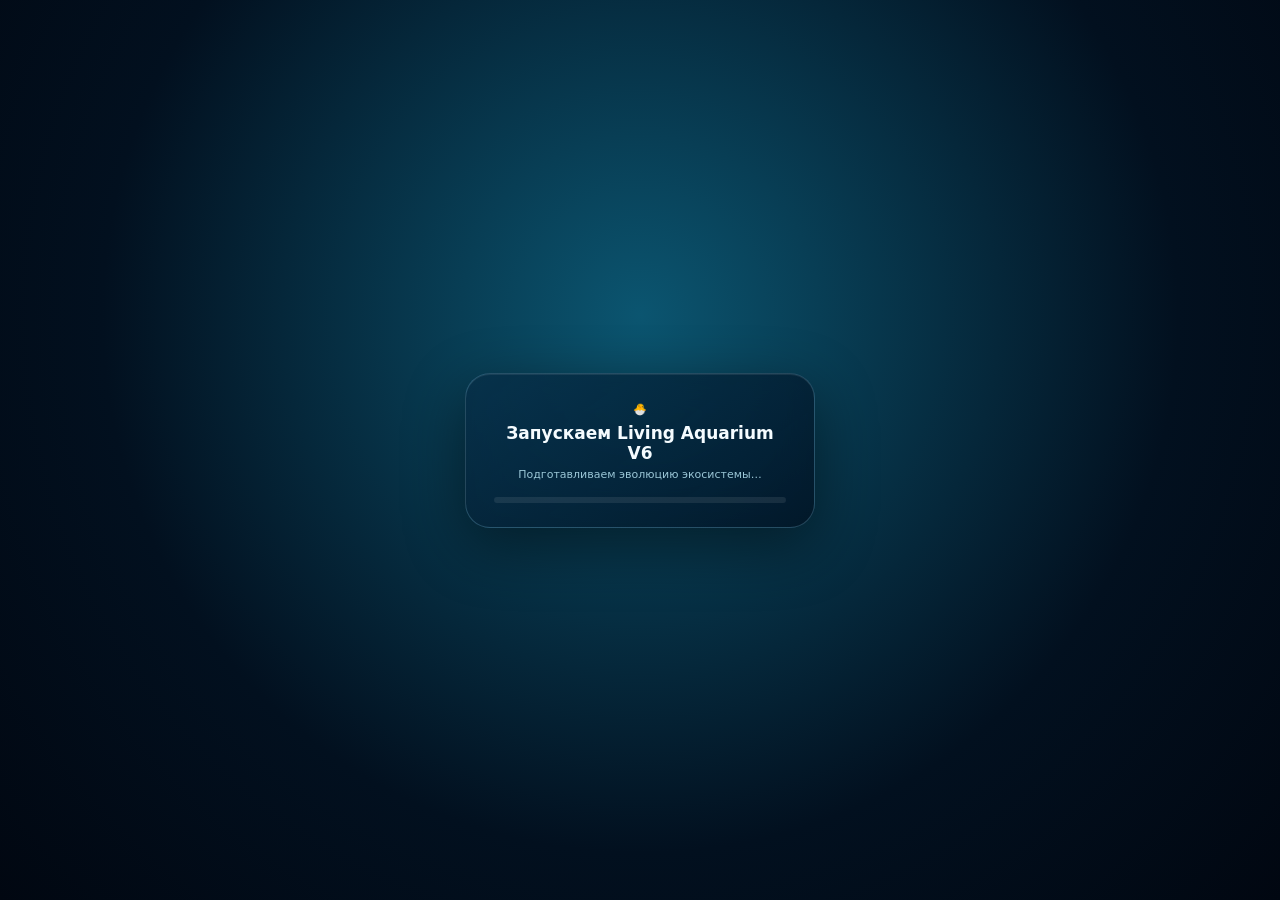
==== commit df8d07fa: "Release Living Aquarium V6 Ocean Lab Add three aquarium biomes, Ocean Lab telemetry and research mis" ====
--- a/index.html
+++ b/index.html
@@ -4,16 +4,17 @@
   <meta charset="utf-8">
   <meta name="viewport" content="width=device-width,initial-scale=1,viewport-fit=cover">
   <meta name="theme-color" content="#061d32">
-  <title>Living Aquarium V5 Evolution</title>
+  <title>Living Aquarium V6 Ocean Lab</title>
+  <link rel="manifest" href="manifest.webmanifest">
   <style>
-    *{box-sizing:border-box}html,body{height:100%;margin:0}body{display:grid;place-items:center;background:radial-gradient(circle at 50% 20%,#0b5274,#031421 72%);color:#eafcff;font-family:system-ui,sans-serif}main{text-align:center;padding:32px}.fish{font-size:64px;animation:swim 1.5s ease-in-out infinite alternate}.bar{width:min(340px,76vw);height:8px;margin:22px auto;border-radius:99px;background:#ffffff1c;overflow:hidden}.bar:after{content:"";display:block;height:100%;width:45%;border-radius:inherit;background:#58d9ff;animation:load 1.1s ease-in-out infinite alternate}.error{max-width:680px;white-space:pre-wrap;color:#ffd4d4}@keyframes swim{to{transform:translateX(36px)}}@keyframes load{to{transform:translateX(125%)}}
+    *{box-sizing:border-box}html,body{height:100%;margin:0}body{display:grid;place-items:center;background:radial-gradient(circle at 50% 20%,#0b607d,#031421 72%);color:#eafcff;font-family:system-ui,sans-serif}main{text-align:center;padding:32px}.fish{font-size:64px;animation:swim 1.5s ease-in-out infinite alternate}.bar{width:min(340px,76vw);height:8px;margin:22px auto;border-radius:99px;background:#ffffff1c;overflow:hidden}.bar:after{content:"";display:block;height:100%;width:45%;border-radius:inherit;background:linear-gradient(90deg,#58d9ff,#74ffbf);animation:load 1.1s ease-in-out infinite alternate}.error{max-width:680px;white-space:pre-wrap;color:#ffd4d4}@keyframes swim{to{transform:translateX(36px)}}@keyframes load{to{transform:translateX(125%)}}
   </style>
 </head>
 <body>
   <main id="runtime-status" role="status" aria-live="polite">
-    <div class="fish">🐠</div>
-    <h1>Living Aquarium V5 Evolution</h1>
-    <p>Подготавливаем живую экосистему…</p>
+    <div class="fish">🧪🐠</div>
+    <h1>Living Aquarium V6 Ocean Lab</h1>
+    <p>Разворачиваем биомы и научную лабораторию…</p>
     <div class="bar"></div>
   </main>
   <script>window.__AQ_PAYLOAD=[];</script>
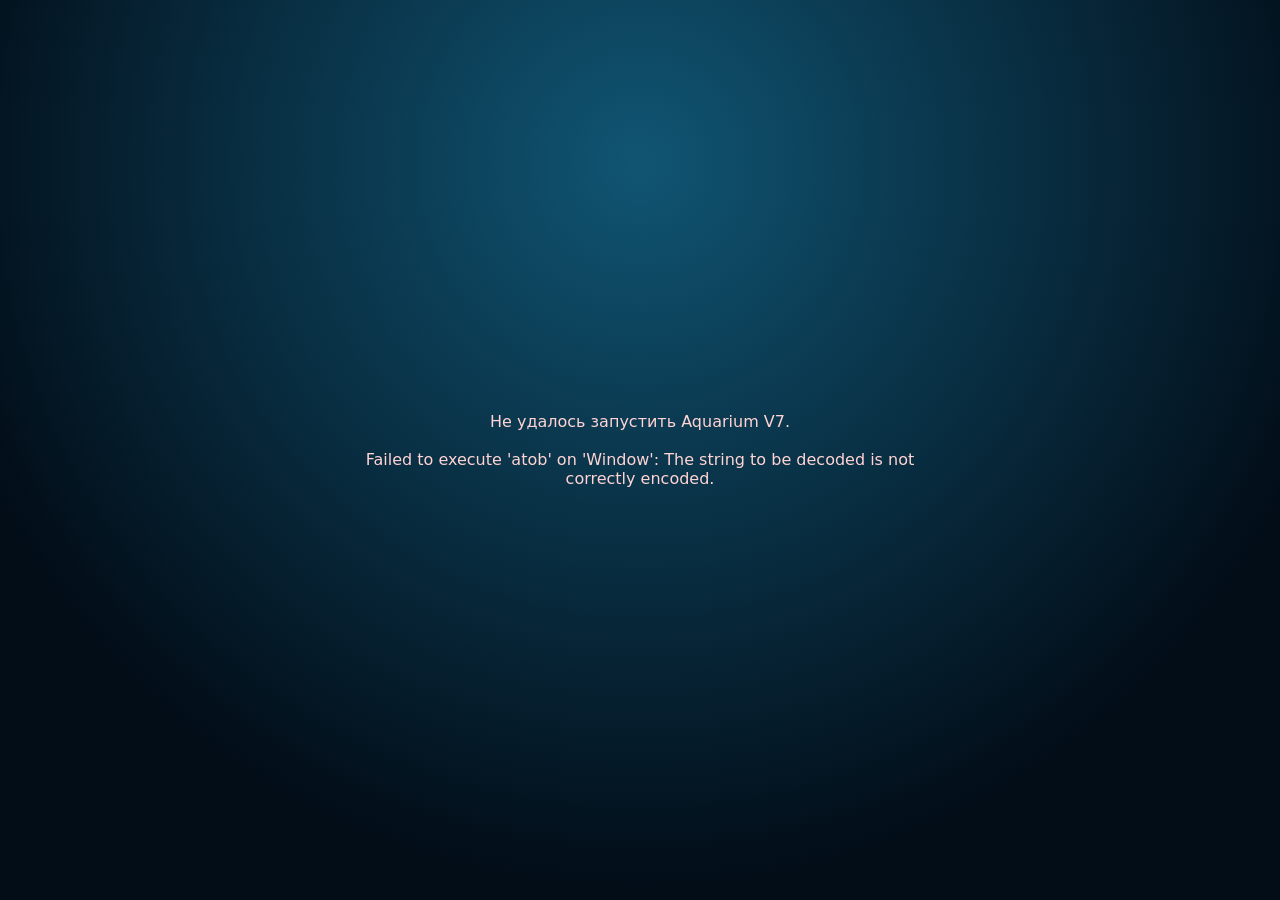
==== commit d8281b03: "Release Living Aquarium V7 Deep Sea Expedition" ====
--- a/index.html
+++ b/index.html
@@ -4,31 +4,52 @@
   <meta charset="utf-8">
   <meta name="viewport" content="width=device-width,initial-scale=1,viewport-fit=cover">
   <meta name="theme-color" content="#061d32">
-  <title>Living Aquarium V6 Ocean Lab</title>
+  <title>Living Aquarium V7 Deep Sea Expedition</title>
   <link rel="manifest" href="manifest.webmanifest">
   <style>
-    *{box-sizing:border-box}html,body{height:100%;margin:0}body{display:grid;place-items:center;background:radial-gradient(circle at 50% 20%,#0b607d,#031421 72%);color:#eafcff;font-family:system-ui,sans-serif}main{text-align:center;padding:32px}.fish{font-size:64px;animation:swim 1.5s ease-in-out infinite alternate}.bar{width:min(340px,76vw);height:8px;margin:22px auto;border-radius:99px;background:#ffffff1c;overflow:hidden}.bar:after{content:"";display:block;height:100%;width:45%;border-radius:inherit;background:linear-gradient(90deg,#58d9ff,#74ffbf);animation:load 1.1s ease-in-out infinite alternate}.error{max-width:680px;white-space:pre-wrap;color:#ffd4d4}@keyframes swim{to{transform:translateX(36px)}}@keyframes load{to{transform:translateX(125%)}}
+    *{box-sizing:border-box}html,body{height:100%;margin:0}body{display:grid;place-items:center;background:radial-gradient(circle at 50% 18%,#105573,#020d18 74%);color:#eafcff;font-family:system-ui,sans-serif}main{text-align:center;padding:32px}.fish{font-size:62px;animation:dive 1.6s ease-in-out infinite alternate}.bar{width:min(360px,76vw);height:8px;margin:22px auto;border-radius:99px;background:#ffffff1c;overflow:hidden}.bar:after{content:"";display:block;height:100%;width:42%;border-radius:inherit;background:linear-gradient(90deg,#4bd6ff,#7d79ff,#70ffd1);animation:load 1.15s ease-in-out infinite alternate}.error{max-width:680px;white-space:pre-wrap;color:#ffd4d4}@keyframes dive{to{transform:translate(34px,12px)}}@keyframes load{to{transform:translateX(140%)}}
   </style>
 </head>
 <body>
   <main id="runtime-status" role="status" aria-live="polite">
-    <div class="fish">🧪🐠</div>
-    <h1>Living Aquarium V6 Ocean Lab</h1>
-    <p>Разворачиваем биомы и научную лабораторию…</p>
+    <div class="fish">🛥️🌊</div>
+    <h1>Living Aquarium V7 Deep Sea Expedition</h1>
+    <p>Готовим батискаф, сонар и научную коллекцию…</p>
     <div class="bar"></div>
   </main>
   <script>window.__AQ_PAYLOAD=[];</script>
-  <script src="runtime/chunk-00.js"></script>
-  <script src="runtime/chunk-01a.js"></script>
-  <script src="runtime/chunk-01b.js"></script>
-  <script src="runtime/chunk-01c.js"></script>
-  <script src="runtime/chunk-01d.js"></script>
-  <script src="runtime/chunk-01e.js"></script>
-  <script src="runtime/chunk-01f.js"></script>
-  <script src="runtime/chunk-01g.js"></script>
-  <script src="runtime/chunk-01h.js"></script>
-  <script src="runtime/chunk-02.js"></script>
-  <script src="runtime/chunk-03.js"></script>
+  <script src="runtime/chunk-000.js"></script>
+  <script src="runtime/chunk-001.js"></script>
+  <script src="runtime/chunk-002.js"></script>
+  <script src="runtime/chunk-003.js"></script>
+  <script src="runtime/chunk-004.js"></script>
+  <script src="runtime/chunk-005.js"></script>
+  <script src="runtime/chunk-006.js"></script>
+  <script src="runtime/chunk-007.js"></script>
+  <script src="runtime/chunk-008.js"></script>
+  <script src="runtime/chunk-009.js"></script>
+  <script src="runtime/chunk-010.js"></script>
+  <script src="runtime/chunk-011.js"></script>
+  <script src="runtime/chunk-012.js"></script>
+  <script src="runtime/chunk-013.js"></script>
+  <script src="runtime/chunk-014.js"></script>
+  <script src="runtime/chunk-015.js"></script>
+  <script src="runtime/chunk-016.js"></script>
+  <script src="runtime/chunk-017.js"></script>
+  <script src="runtime/chunk-018.js"></script>
+  <script src="runtime/chunk-019.js"></script>
+  <script src="runtime/chunk-020.js"></script>
+  <script src="runtime/chunk-021.js"></script>
+  <script src="runtime/chunk-022.js"></script>
+  <script src="runtime/chunk-023.js"></script>
+  <script src="runtime/chunk-024.js"></script>
+  <script src="runtime/chunk-025.js"></script>
+  <script src="runtime/chunk-026.js"></script>
+  <script src="runtime/chunk-027.js"></script>
+  <script src="runtime/chunk-028.js"></script>
+  <script src="runtime/chunk-029.js"></script>
+  <script src="runtime/chunk-030.js"></script>
+  <script src="runtime/chunk-031.js"></script>
   <script src="bootstrap.js"></script>
 </body>
 </html>
